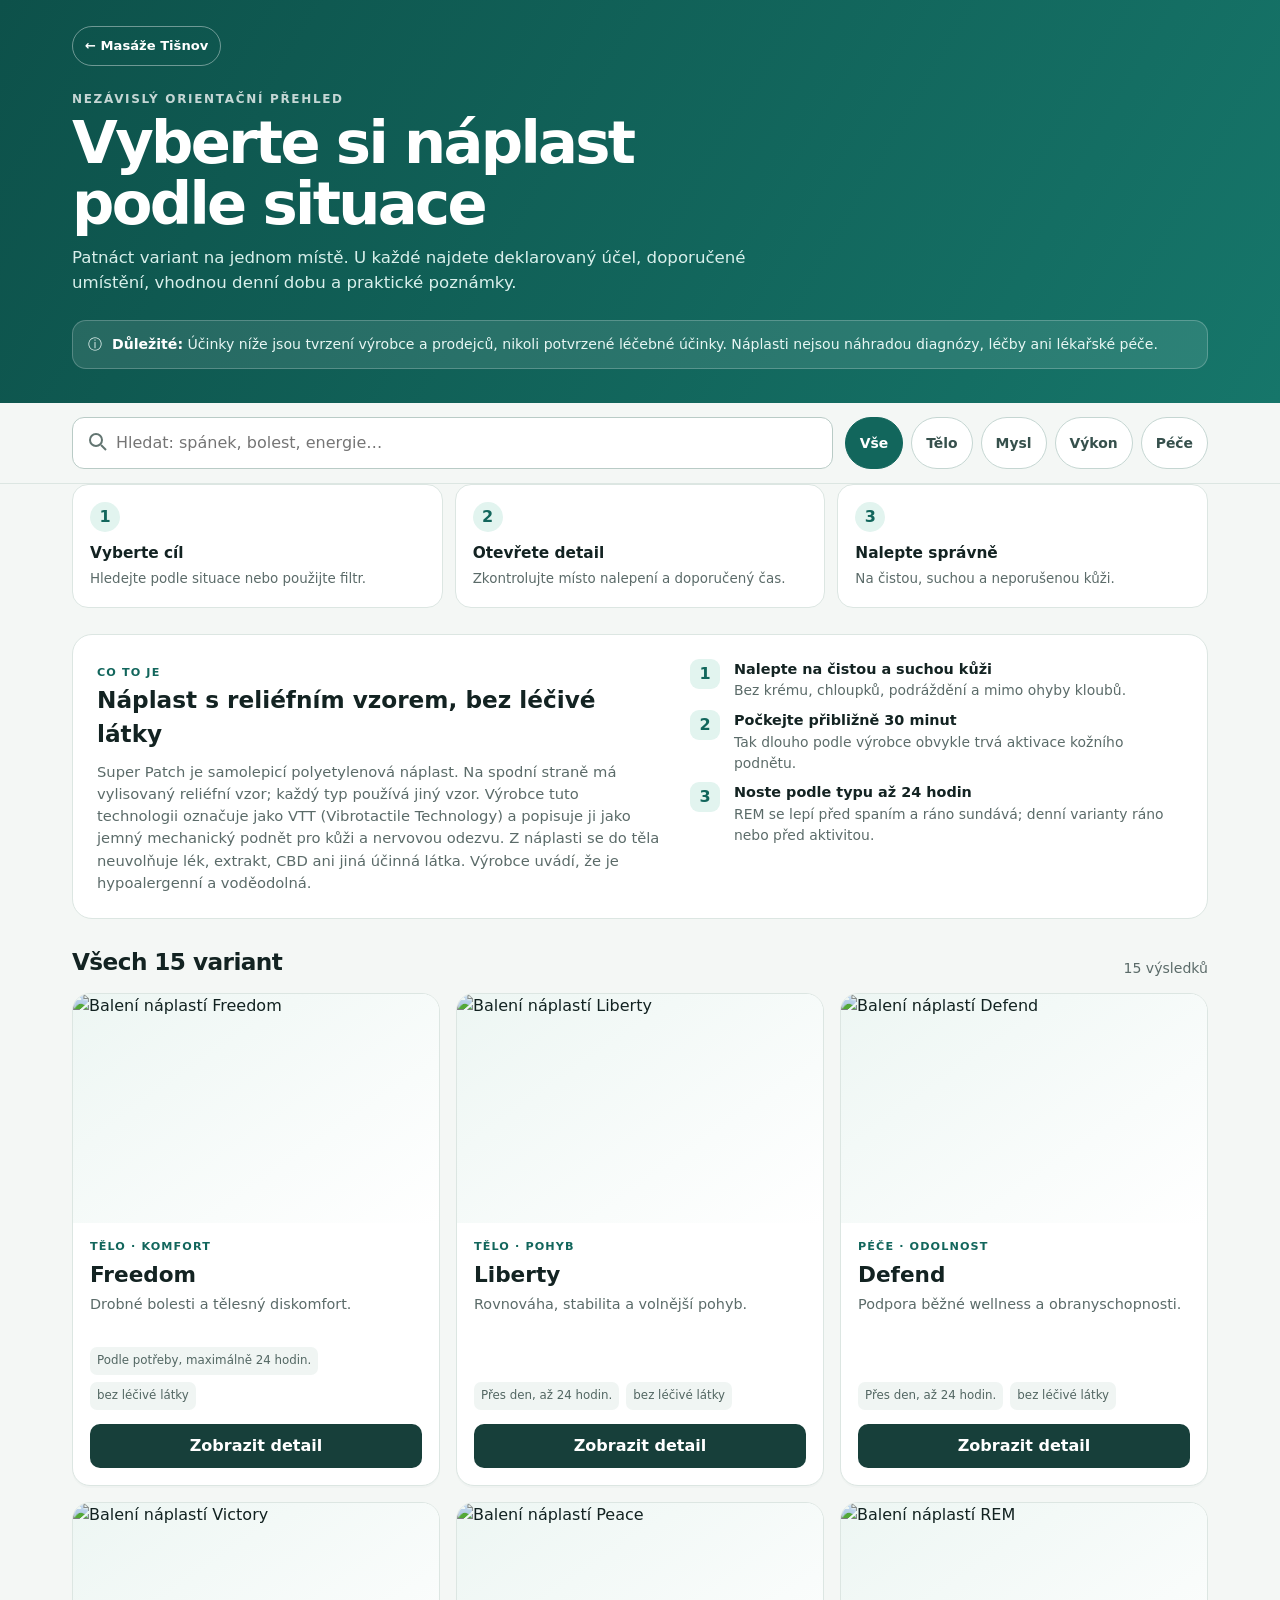
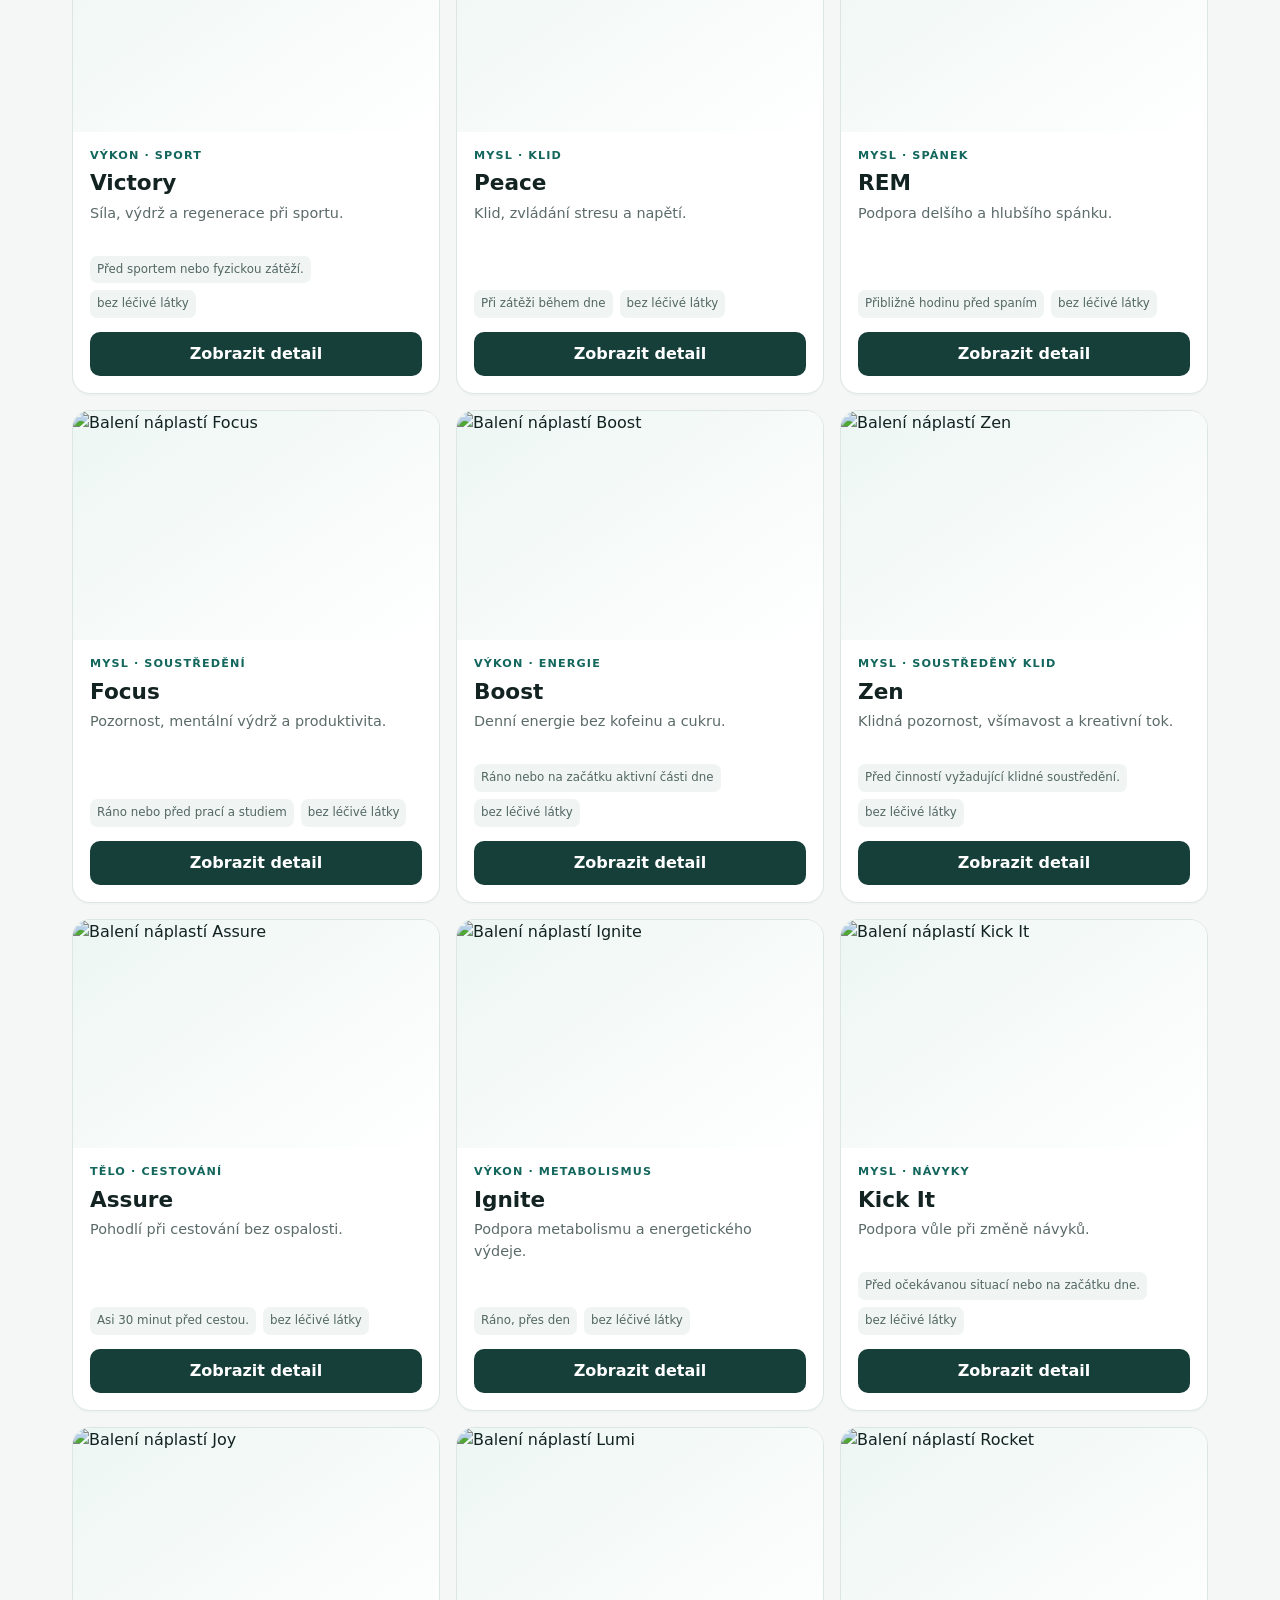
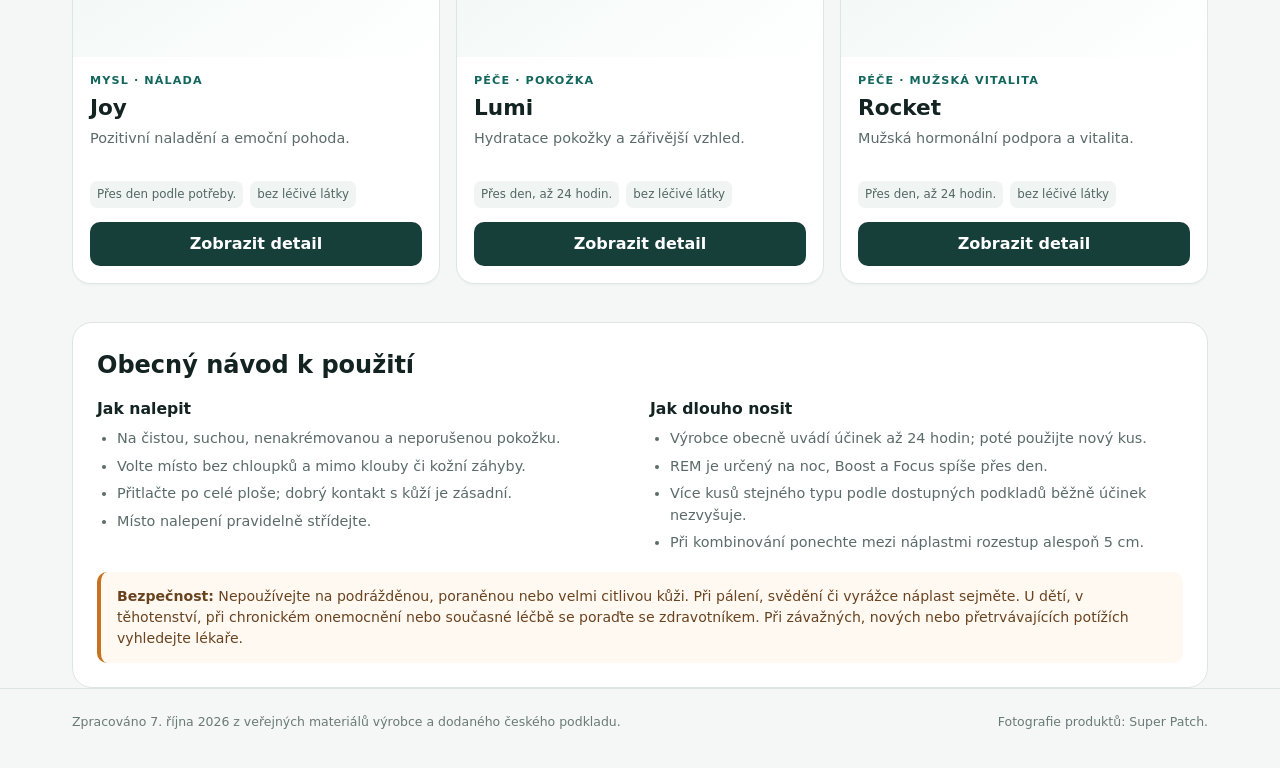
==== naplasti.html @ de210869 "Add files via upload" ====
<!doctype html>
<html lang="cs">
<head>
  <meta charset="utf-8">
  <meta name="viewport" content="width=device-width,initial-scale=1,viewport-fit=cover">
  <title>Průvodce náplastmi Super Patch</title>
  <meta name="description" content="Přehled 15 druhů náplastí Super Patch: deklarované použití, umístění, načasování a bezpečnostní informace.">
  <link rel="preconnect" href="https://us.superpatch.com">
  <link rel="icon" type="image/svg+xml" href="data:image/svg+xml,%3Csvg xmlns='http://www.w3.org/2000/svg' viewBox='0 0 64 64'%3E%3Crect width='64' height='64' rx='16' fill='%231a5f57'/%3E%3Cpath d='M18 32h28M32 18v28' stroke='white' stroke-width='7' stroke-linecap='round'/%3E%3C/svg%3E">
  <style>
    :root{--ink:#132322;--muted:#5b6b69;--paper:#f4f7f5;--card:#fff;--line:#dce6e2;--brand:#12665c;--brand2:#e2f4ef;--amber:#a35511;--shadow:0 12px 35px rgba(17,51,46,.09)}
    *{box-sizing:border-box}html{scroll-behavior:smooth}body{margin:0;background:var(--paper);color:var(--ink);font-family:Inter,ui-sans-serif,system-ui,-apple-system,"Segoe UI",sans-serif;line-height:1.5}button,input{font:inherit}button{cursor:pointer}a{color:inherit}
    .shell{max-width:1180px;margin:auto;padding:0 22px}.site-back{display:inline-flex;align-items:center;padding:9px 12px;margin-bottom:24px;border:1px solid rgba(255,255,255,.4);border-radius:999px;color:#fff;text-decoration:none;font-weight:750;font-size:.82rem}.site-back:hover{background:rgba(255,255,255,.12)}.top{background:linear-gradient(120deg,#0d514a,#16766a);color:#fff;padding:26px 0 34px}.eyebrow{font-size:.75rem;letter-spacing:.14em;text-transform:uppercase;opacity:.76;font-weight:800}.top h1{font-size:clamp(2rem,5vw,3.7rem);line-height:1.03;margin:.35rem 0 .7rem;letter-spacing:-.045em;max-width:720px}.top p{max-width:720px;margin:0;color:#d8efeb;font-size:1.04rem}.notice{margin-top:24px;display:flex;gap:10px;align-items:flex-start;background:rgba(255,255,255,.1);border:1px solid rgba(255,255,255,.22);border-radius:14px;padding:13px 15px;font-size:.88rem;color:#e8f7f4}.notice b{color:#fff}
    .toolbar{position:sticky;top:0;z-index:8;background:rgba(244,247,245,.94);backdrop-filter:blur(12px);border-bottom:1px solid var(--line);padding:14px 0}.controls{display:grid;grid-template-columns:minmax(220px,1fr) auto;gap:12px}.search{position:relative}.search input{width:100%;border:1px solid #b9cbc6;background:#fff;border-radius:12px;padding:13px 16px 13px 43px;color:var(--ink);outline:none}.search input:focus{border-color:var(--brand);box-shadow:0 0 0 3px rgba(18,102,92,.13)}.search svg{position:absolute;left:15px;top:14px;color:#627571}.filters{display:flex;gap:8px;overflow:auto}.chip{border:1px solid #c5d6d2;background:#fff;color:#36504c;border-radius:999px;padding:10px 14px;white-space:nowrap;font-size:.87rem;font-weight:700}.chip.active{background:var(--brand);border-color:var(--brand);color:#fff}
    main{padding:28px 0 60px}.quick{display:grid;grid-template-columns:repeat(3,1fr);gap:12px;margin-bottom:26px}.quick article{background:var(--card);border:1px solid var(--line);border-radius:16px;padding:17px}.quick .num{display:inline-grid;place-items:center;width:30px;height:30px;border-radius:50%;background:var(--brand2);color:var(--brand);font-weight:900}.quick h2{font-size:.96rem;margin:10px 0 4px}.quick p{font-size:.84rem;color:var(--muted);margin:0}
    .what{background:#fff;border:1px solid var(--line);border-radius:20px;padding:24px;margin-bottom:26px}.what-grid{display:grid;grid-template-columns:1.15fr 1fr;gap:26px;align-items:start}.what h2{font-size:1.45rem;margin:0 0 9px}.what p{color:var(--muted);margin:0;font-size:.92rem}.how{display:grid;gap:9px}.how div{display:grid;grid-template-columns:34px 1fr;gap:10px;align-items:start}.how b{display:grid;place-items:center;width:30px;height:30px;border-radius:9px;background:var(--brand2);color:var(--brand)}.how span{font-size:.87rem;color:var(--muted)}.how strong{display:block;color:var(--ink);font-size:.9rem}.section-head{display:flex;justify-content:space-between;align-items:end;gap:20px;margin:24px 0 14px}.section-head h2{font-size:1.45rem;margin:0;letter-spacing:-.025em}.count{color:var(--muted);font-size:.88rem}.grid{display:grid;grid-template-columns:repeat(3,1fr);gap:16px}.product{display:flex;flex-direction:column;background:var(--card);border:1px solid var(--line);border-radius:18px;overflow:hidden;box-shadow:0 2px 0 rgba(20,55,50,.02);transition:.2s}.product:hover{transform:translateY(-3px);box-shadow:var(--shadow);border-color:#bfd4ce}.pic{aspect-ratio:16/10;background:linear-gradient(145deg,#edf6f3,#fff);display:grid;place-items:center;overflow:hidden}.pic img{width:100%;height:100%;object-fit:contain;mix-blend-mode:multiply}.body{padding:16px 17px 17px;display:flex;flex-direction:column;flex:1}.tag{font-size:.7rem;text-transform:uppercase;letter-spacing:.1em;font-weight:900;color:var(--brand)}.product h3{font-size:1.35rem;margin:3px 0}.summary{color:var(--muted);font-size:.9rem;margin:0 0 14px;min-height:2.7em}.meta{display:flex;gap:7px;flex-wrap:wrap;margin-top:auto}.meta span{font-size:.74rem;background:#f0f5f3;border-radius:7px;padding:5px 7px;color:#526662}.detailBtn{margin-top:14px;border:0;border-radius:10px;padding:10px;background:#173f3a;color:#fff;font-weight:800;width:100%}.empty{display:none;text-align:center;padding:50px;color:var(--muted)}
    .guide{margin-top:38px;background:#fff;border:1px solid var(--line);border-radius:20px;padding:24px}.guide h2{margin:0 0 14px}.guide-grid{display:grid;grid-template-columns:1fr 1fr;gap:20px}.guide h3{font-size:.98rem;margin:0 0 7px}.guide ul{margin:0;padding-left:20px;color:var(--muted);font-size:.9rem}.guide li+li{margin-top:6px}.danger{border-left:4px solid #c77220;background:#fff9f2;border-radius:10px;padding:14px 16px;color:#694320;font-size:.88rem;margin-top:18px}
    dialog{border:0;padding:0;border-radius:22px;width:min(760px,calc(100% - 28px));max-height:88vh;box-shadow:0 35px 90px rgba(5,32,29,.35);color:var(--ink)}dialog::backdrop{background:rgba(6,29,26,.66);backdrop-filter:blur(3px)}.modal-head{display:grid;grid-template-columns:190px 1fr;background:linear-gradient(145deg,#e8f5f1,#fff);border-bottom:1px solid var(--line)}.modal-head img{width:100%;height:190px;object-fit:contain;mix-blend-mode:multiply}.modal-title{padding:27px 24px}.modal-title h2{font-size:2.15rem;margin:3px 0 5px;letter-spacing:-.04em}.modal-title p{margin:0;color:var(--muted)}.close{position:absolute;right:13px;top:13px;border:0;background:#fff;border-radius:50%;width:36px;height:36px;font-size:1.25rem;box-shadow:0 3px 12px #0002}.modal-content{padding:24px;overflow:auto}.facts{display:grid;grid-template-columns:1fr 1fr;gap:12px}.fact{border:1px solid var(--line);border-radius:13px;padding:14px}.fact h3{font-size:.77rem;text-transform:uppercase;letter-spacing:.09em;color:var(--brand);margin:0 0 6px}.fact p{margin:0;color:#425653;font-size:.92rem}.claims{margin-top:16px}.claims h3{font-size:1rem;margin:0 0 8px}.claims ul{margin:0;padding-left:20px;color:var(--muted);font-size:.9rem}.source{margin-top:20px;border-top:1px solid var(--line);padding-top:14px;font-size:.78rem;color:#71807d}.source a{color:var(--brand);font-weight:700}
    footer{border-top:1px solid var(--line);padding:24px 0 36px;color:#6a7a77;font-size:.78rem}.footer-row{display:flex;justify-content:space-between;gap:20px;flex-wrap:wrap}
    @media(max-width:850px){.grid{grid-template-columns:repeat(2,1fr)}}@media(max-width:620px){.shell{padding:0 15px}.top{padding:28px 0}.controls{grid-template-columns:1fr}.filters{margin:0 -15px;padding:0 15px}.quick,.what-grid{grid-template-columns:1fr}.grid{grid-template-columns:1fr}.summary{min-height:0}.guide-grid,.facts{grid-template-columns:1fr}.modal-head{grid-template-columns:120px 1fr}.modal-head img{height:145px}.modal-title{padding:25px 15px 18px}.modal-title h2{font-size:1.65rem}}
  </style>
</head>
<body>
  <header class="top"><div class="shell"><a class="site-back" href="/">← Masáže Tišnov</a><div class="eyebrow">Nezávislý orientační přehled</div><h1>Vyberte si náplast podle situace</h1><p>Patnáct variant na jednom místě. U každé najdete deklarovaný účel, doporučené umístění, vhodnou denní dobu a praktické poznámky.</p><div class="notice"><span>ⓘ</span><div><b>Důležité:</b> Účinky níže jsou tvrzení výrobce a prodejců, nikoli potvrzené léčebné účinky. Náplasti nejsou náhradou diagnózy, léčby ani lékařské péče.</div></div></div></header>
  <div class="toolbar"><div class="shell controls"><label class="search"><svg width="20" height="20" fill="none" stroke="currentColor" stroke-width="2"><circle cx="9" cy="9" r="6"/><path d="m14 14 5 5"/></svg><input id="search" type="search" placeholder="Hledat: spánek, bolest, energie…" aria-label="Hledat náplast"></label><div class="filters" id="filters"><button class="chip active" data-filter="all">Vše</button><button class="chip" data-filter="telo">Tělo</button><button class="chip" data-filter="mysl">Mysl</button><button class="chip" data-filter="vykon">Výkon</button><button class="chip" data-filter="pece">Péče</button></div></div></div>
  <main class="shell">
    <section class="quick" aria-label="Jak postupovat"><article><span class="num">1</span><h2>Vyberte cíl</h2><p>Hledejte podle situace nebo použijte filtr.</p></article><article><span class="num">2</span><h2>Otevřete detail</h2><p>Zkontrolujte místo nalepení a doporučený čas.</p></article><article><span class="num">3</span><h2>Nalepte správně</h2><p>Na čistou, suchou a neporušenou kůži.</p></article></section>
    <section class="what"><div class="what-grid"><div><span class="tag">Co to je</span><h2>Náplast s reliéfním vzorem, bez léčivé látky</h2><p>Super Patch je samolepicí polyetylenová náplast. Na spodní straně má vylisovaný reliéfní vzor; každý typ používá jiný vzor. Výrobce tuto technologii označuje jako VTT (Vibrotactile Technology) a popisuje ji jako jemný mechanický podnět pro kůži a nervovou odezvu. Z náplasti se do těla neuvolňuje lék, extrakt, CBD ani jiná účinná látka. Výrobce uvádí, že je hypoalergenní a voděodolná.</p></div><div class="how"><div><b>1</b><span><strong>Nalepte na čistou a suchou kůži</strong>Bez krému, chloupků, podráždění a mimo ohyby kloubů.</span></div><div><b>2</b><span><strong>Počkejte přibližně 30 minut</strong>Tak dlouho podle výrobce obvykle trvá aktivace kožního podnětu.</span></div><div><b>3</b><span><strong>Noste podle typu až 24 hodin</strong>REM se lepí před spaním a ráno sundává; denní varianty ráno nebo před aktivitou.</span></div></div></div></section>
    <div class="section-head"><h2>Všech 15 variant</h2><span class="count" id="count">15 výsledků</span></div><section class="grid" id="grid"></section><div class="empty" id="empty">Pro tento dotaz jsme nic nenašli. Zkuste jiné slovo.</div>
    <section class="guide" id="navod"><h2>Obecný návod k použití</h2><div class="guide-grid"><div><h3>Jak nalepit</h3><ul><li>Na čistou, suchou, nenakrémovanou a neporušenou pokožku.</li><li>Volte místo bez chloupků a mimo klouby či kožní záhyby.</li><li>Přitlačte po celé ploše; dobrý kontakt s kůží je zásadní.</li><li>Místo nalepení pravidelně střídejte.</li></ul></div><div><h3>Jak dlouho nosit</h3><ul><li>Výrobce obecně uvádí účinek až 24 hodin; poté použijte nový kus.</li><li>REM je určený na noc, Boost a Focus spíše přes den.</li><li>Více kusů stejného typu podle dostupných podkladů běžně účinek nezvyšuje.</li><li>Při kombinování ponechte mezi náplastmi rozestup alespoň 5 cm.</li></ul></div></div><div class="danger"><b>Bezpečnost:</b> Nepoužívejte na podrážděnou, poraněnou nebo velmi citlivou kůži. Při pálení, svědění či vyrážce náplast sejměte. U dětí, v těhotenství, při chronickém onemocnění nebo současné léčbě se poraďte se zdravotníkem. Při závažných, nových nebo přetrvávajících potížích vyhledejte lékaře.</div></section>
  </main>
  <footer><div class="shell footer-row"><span>Zpracováno 7. října 2026 z veřejných materiálů výrobce a dodaného českého podkladu.</span><span>Fotografie produktů: Super Patch.</span></div></footer>
  <dialog id="modal"><button class="close" aria-label="Zavřít">×</button><div id="modalInner"></div></dialog>
  <script>
  const base='https://us.superpatch.com/cdn/shop/files/';
  const products=[
   {n:'Freedom',c:'telo',tag:'Tělo · komfort',img:'NA_SP_Freedom_30PK.webp',s:'Drobné bolesti a tělesný diskomfort.',place:'Co nejblíže místu obtíží, ale mimo kloub a porušenou kůži. U kolene raději několik centimetrů nad kloub; u zad vedle citlivého místa.',when:'Podle potřeby, maximálně 24 hodin.',claims:['Výrobce jej prezentuje pro úlevu od drobných bolestí a nepohodlí.','V dodaném podkladu se uvádějí záda, ramena, kolena, hlava a menstruační diskomfort.','Je to jediná varianta, u níž podklad připouští více kusů při obtížích na různých místech.'],q:'bolest záda kolena ramena klouby hlava migréna menstruace pata artróza artritida'},
   {n:'Liberty',c:'telo',tag:'Tělo · pohyb',img:'NA_SP_Liberty_30PK.webp',s:'Rovnováha, stabilita a volnější pohyb.',place:'Nejčastěji vnitřní předloktí, rameno, horní část zad nebo lýtko. Mimo klouby.',when:'Přes den, až 24 hodin.',claims:['Výrobce jej spojuje s podporou rovnováhy, stability a mobility.','Dodaný podklad jej zmiňuje také u ztuhlosti a rekonvalescence; nejde o léčbu neurologického či ortopedického onemocnění.'],q:'pohyb stabilita rovnováha mobilita ztuhlost chůze neuropatie vertigo rekonvalescence'},
   {n:'Defend',c:'pece',tag:'Péče · odolnost',img:'NA_SP_Defend_30PK.webp',s:'Podpora běžné wellness a obranyschopnosti.',place:'Hrudní kost, spodní část krku, paže nebo vnitřní předloktí. Nelepit přímo na bolestivou či zanícenou kůži.',when:'Přes den, až 24 hodin.',claims:['Oficiální katalog jej popisuje obecně jako podporu imunitního systému.','Tvrzení o alergiích, astmatu, otocích či hojení v dodaném podkladu nejsou zde prezentována jako léčebná indikace.'],q:'imunita odolnost alergie otok lymfa karpální tunel hojení'},
   {n:'Victory',c:'vykon',tag:'Výkon · sport',img:'NA_SP_Victory_30PK.webp',s:'Síla, výdrž a regenerace při sportu.',place:'Vnitřní předloktí, rameno nebo lýtko; místo, kde neomezuje pohyb.',when:'Před sportem nebo fyzickou zátěží.',claims:['Výrobce jej propaguje pro sílu, výkon, výdrž a zotavení sportovců.','Není náhradou odpočinku, hydratace ani bezpečného tréninku.'],q:'sport síla výkon vytrvalost regenerace únava'},
   {n:'Peace',c:'mysl',tag:'Mysl · klid',img:'NA_SP_Peace_30PK.webp',s:'Klid, zvládání stresu a napětí.',place:'Vnitřní předloktí nebo rameno.',when:'Při zátěži během dne; při večerním napětí lze nalepit v podvečer.',claims:['Výrobce jej spojuje s klidem, jasností a zvládáním stresu.','Nevyvolává podle marketingových materiálů ospalost. Není léčbou úzkostné poruchy ani deprese.'],q:'stres napětí klid úzkost vyhoření přetížení'},
   {n:'REM',c:'mysl',tag:'Mysl · spánek',img:'NA_SP_REM_30PK.webp',s:'Podpora delšího a hlubšího spánku.',place:'Rameno, horní část zad nebo pod klíční kost, aby nepřekážela při spánku.',when:'Přibližně hodinu před spaním; ráno sejmout.',claims:['Výrobce jej prezentuje pro delší, hlubší a kvalitnější spánek bez ranní otupělosti.','Při dlouhodobé nespavosti nebo výrazné denní únavě řešte příčinu s lékařem.'],q:'spánek usínání nespavost noc odpočinek regenerace'},
   {n:'Focus',c:'mysl',tag:'Mysl · soustředění',img:'NA_SP_Focus_30PK.webp',s:'Pozornost, mentální výdrž a produktivita.',place:'Vnitřní předloktí, rameno, horní část zad nebo pod klíční kost.',when:'Ráno nebo před prací a studiem; na noc sejmout.',claims:['Výrobce jej prezentuje pro koncentraci, pozornost a mentální výdrž.','Lze jej podle výrobce kombinovat s Boost; kombinace ale nenahrazuje spánek.'],q:'soustředění pozornost práce studium paměť mozková mlha produktivita'},
   {n:'Boost',c:'vykon',tag:'Výkon · energie',img:'NA_SP_Boost_30PK.webp',s:'Denní energie bez kofeinu a cukru.',place:'Vnitřní předloktí, rameno nebo pod klíční kost.',when:'Ráno nebo na začátku aktivní části dne; ne na noc.',claims:['Výrobce uvádí stabilní energii bez kofeinu, cukru a následného propadu.','Při nevysvětlitelné nebo dlouhodobé únavě je vhodné lékařské vyšetření.'],q:'energie únava den bdělost kofein výkon'},
   {n:'Zen',c:'mysl',tag:'Mysl · soustředěný klid',img:'NA_SP_Zen_30PK.webp',s:'Klidná pozornost, všímavost a kreativní tok.',place:'Rameno, zátylek mimo vlasovou hranici nebo vnitřní předloktí.',when:'Před činností vyžadující klidné soustředění.',claims:['Výrobce jej propaguje pro klidnou pozornost, přítomnost a kreativní flow.','Jde o wellness tvrzení, nikoli léčbu poruch pozornosti.'],q:'klid soustředění všímavost kreativita flow roztěkanost'},
   {n:'Assure',c:'telo',tag:'Tělo · cestování',img:'NA_SP_Assure_30PK.webp',s:'Pohodlí při cestování bez ospalosti.',place:'Vnitřní předloktí nebo za ucho na neporušenou kůži.',when:'Asi 30 minut před cestou.',claims:['Výrobce jej prezentuje pro pohodlnější cestování bez tablet a ospalosti.','Při silné nebo neobvyklé nevolnosti zvažte standardní léčbu a poradu s lékárníkem či lékařem.'],q:'cesta cestování nevolnost auto loď mořská nemoc kinetóza'},
   {n:'Ignite',c:'vykon',tag:'Výkon · metabolismus',img:'NA_SP_Ignite_30PK.webp',s:'Podpora metabolismu a energetického výdeje.',place:'Vnitřní předloktí nebo pod klíční kost.',when:'Ráno, přes den; na noc sejmout.',claims:['Výrobce jej propaguje pro podporu klidového metabolismu a spotřeby kalorií.','Není náhradou pestré stravy, pohybu ani odborné léčby otoků či trávicích potíží.'],q:'metabolismus kalorie energie trávení otok lymfa'},
   {n:'Kick It',c:'mysl',tag:'Mysl · návyky',img:'NA_SP_Kickit_30PK.webp',s:'Podpora vůle při změně návyků.',place:'Vnitřní předloktí, aby byla náplast viditelná ve chvíli nutkání.',when:'Před očekávanou situací nebo na začátku dne.',claims:['Výrobce jej spojuje s pozitivním nastavením mysli a kontrolou chutí či nutkání.','Závislost na nikotinu nebo alkoholu vyžaduje ověřenou odbornou podporu; náplast ji nenahrazuje.'],q:'návyk kouření alkohol chutě závislost vůle prokrastinace'},
   {n:'Joy',c:'mysl',tag:'Mysl · nálada',img:'NA_SP_Joy_30PK.webp',s:'Pozitivní naladění a emoční pohoda.',place:'Vnitřní předloktí nebo rameno.',when:'Přes den podle potřeby.',claims:['Výrobce jej prezentuje jako podporu pozitivnější nálady.','Přetrvávající smutek, beznaděj nebo myšlenky na sebepoškození vyžadují okamžitou odbornou pomoc.'],q:'nálada radost pozitivita beznaděj smutek pohoda'},
   {n:'Lumi',c:'pece',tag:'Péče · pokožka',img:'NA_SP_Lumi_30PK.webp',s:'Hydratace pokožky a zářivější vzhled.',place:'Trup nebo paže; ne na ekzém, ránu ani jiné postižené místo. Případně vedle ložiska.',when:'Přes den, až 24 hodin.',claims:['Oficiální katalog jej popisuje jako podporu hydratace a vzhledu pokožky.','Není léčbou akné, ekzému, lupénky ani jizev; kožní onemocnění patří dermatologovi.'],q:'kůže pokožka hydratace vzhled akné ekzém lupénka vrásky jizva'},
   {n:'Rocket',c:'pece',tag:'Péče · mužská vitalita',img:'NA_SP_Rocket_30PK.webp',s:'Mužská hormonální podpora a vitalita.',place:'Podbřišek nebo vnitřní stehno na neochlupené kůži; místo střídat.',when:'Přes den, až 24 hodin.',claims:['Oficiální nabídka jej popisuje jako podporu mužské hormonální pohody.','Potíže s libidem, erekcí, prostatou nebo hormony mohou mít závažnou příčinu a patří lékaři.'],q:'muži mužská vitalita libido hormony potence prostata'}
  ];
  const grid=document.querySelector('#grid'), modal=document.querySelector('#modal'), inner=document.querySelector('#modalInner');let active='all';
  const img=p=>base+p.img+'?width=900';
  function render(){const term=document.querySelector('#search').value.trim().toLocaleLowerCase('cs');const shown=products.filter(p=>(active==='all'||p.c===active)&&(!term||(p.n+' '+p.s+' '+p.q+' '+p.claims.join(' ')).toLocaleLowerCase('cs').includes(term)));grid.innerHTML=shown.map(p=>`<article class="product"><div class="pic"><img loading="lazy" src="${img(p)}" alt="Balení náplastí ${p.n}"></div><div class="body"><span class="tag">${p.tag}</span><h3>${p.n}</h3><p class="summary">${p.s}</p><div class="meta"><span>${p.when.split(';')[0]}</span><span>bez léčivé látky</span></div><button class="detailBtn" data-name="${p.n}">Zobrazit detail</button></div></article>`).join('');document.querySelector('#count').textContent=`${shown.length} ${shown.length===1?'výsledek':shown.length<5?'výsledky':'výsledků'}`;document.querySelector('#empty').style.display=shown.length?'none':'block';}
  function openProduct(name){const p=products.find(x=>x.n===name);inner.innerHTML=`<div class="modal-head"><img src="${img(p)}" alt="Balení ${p.n}"><div class="modal-title"><span class="tag">${p.tag}</span><h2>${p.n}</h2><p>${p.s}</p></div></div><div class="modal-content"><div class="facts"><div class="fact"><h3>Kam přesně nalepit</h3><p>${p.place}</p></div><div class="fact"><h3>Kdy a jak dlouho</h3><p>${p.when}</p></div></div><div class="claims"><h3>Na co se podle výrobce používá</h3><ul>${p.claims.map(x=>`<li>${x}</li>`).join('')}</ul></div><div class="claims"><h3>Praktický postup</h3><ul><li>Vybrané místo umyjte a dobře osušte; před nalepením nepoužívejte krém ani olej.</li><li>Náplast nalepte celou plochou a několik sekund přitlačte, aby reliéf dobře přiléhal ke kůži.</li><li>${p.when} Výrobce obecně uvádí nástup působení přibližně do 30 minut.</li><li>Po sejmutí použijte nový kus a další den zvolte jiné místo. Pokud kůže zčervená, náplast odstraňte.</li></ul></div><div class="source">Informace byly shrnuty z <a href="https://us.superpatch.com/products/${p.n.toLowerCase().replace(' ','-')}-patch" target="_blank" rel="noopener">oficiální produktové stránky</a> a z dodaného českého podkladu. Jde o orientační přehled, ne zdravotní doporučení.</div></div>`;modal.showModal();}
  document.querySelector('#search').addEventListener('input',render);document.querySelector('#filters').addEventListener('click',e=>{if(!e.target.matches('.chip'))return;document.querySelectorAll('.chip').forEach(x=>x.classList.remove('active'));e.target.classList.add('active');active=e.target.dataset.filter;render()});grid.addEventListener('click',e=>{const b=e.target.closest('.detailBtn');if(b)openProduct(b.dataset.name)});document.querySelector('.close').onclick=()=>modal.close();modal.addEventListener('click',e=>{if(e.target===modal)modal.close()});render();
  </script>
</body>
</html>
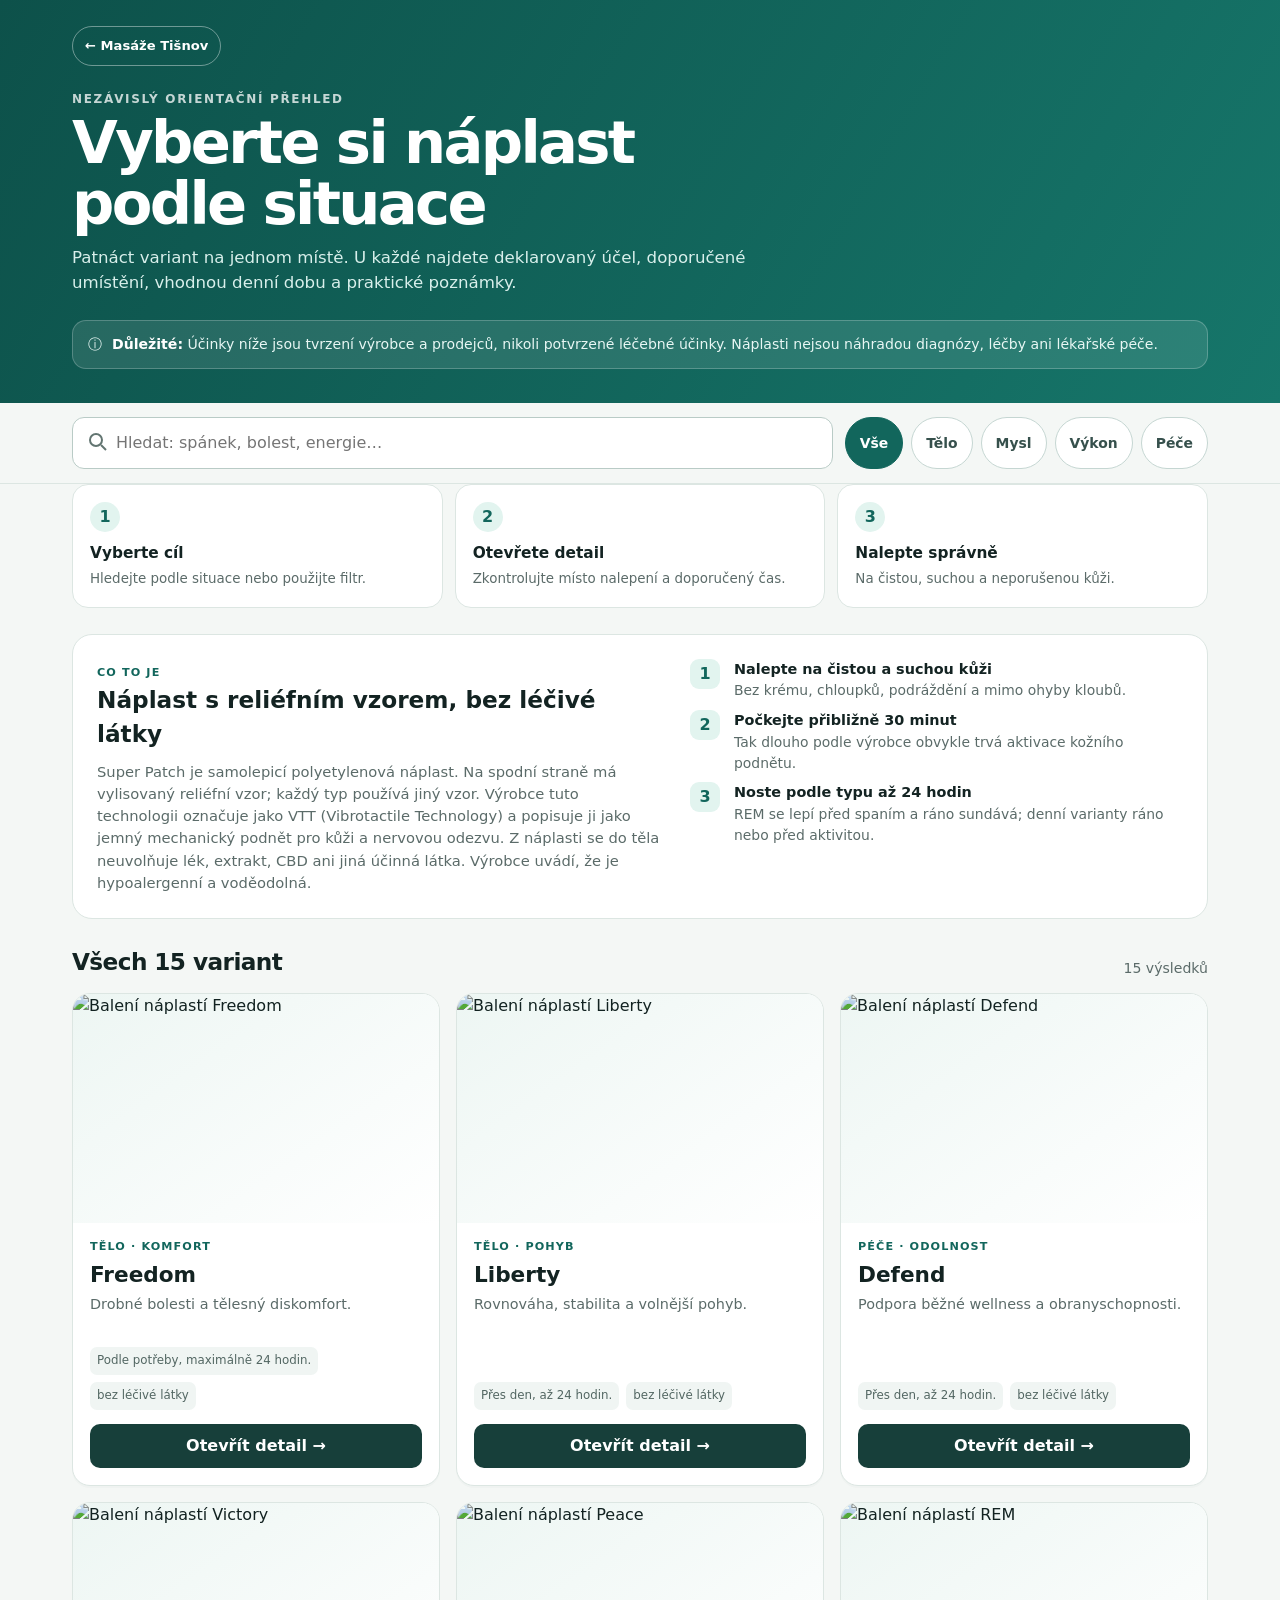
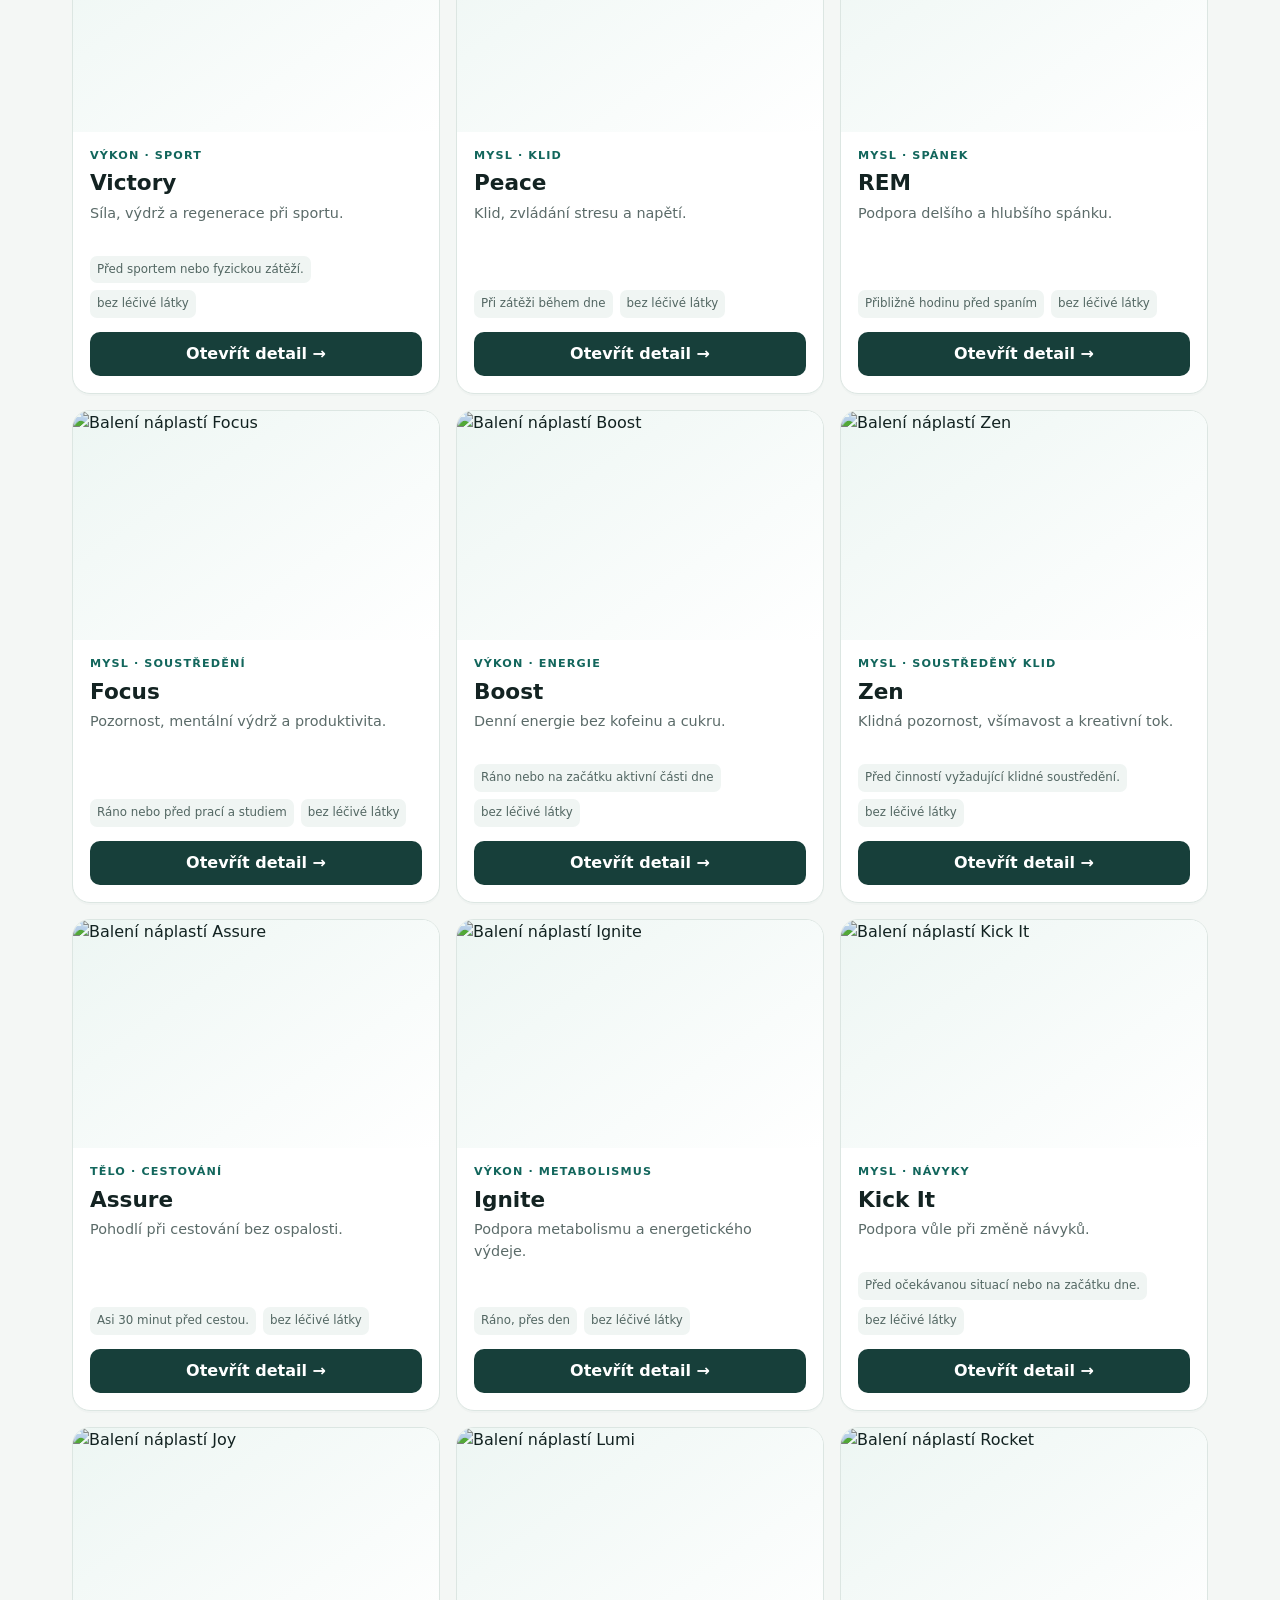
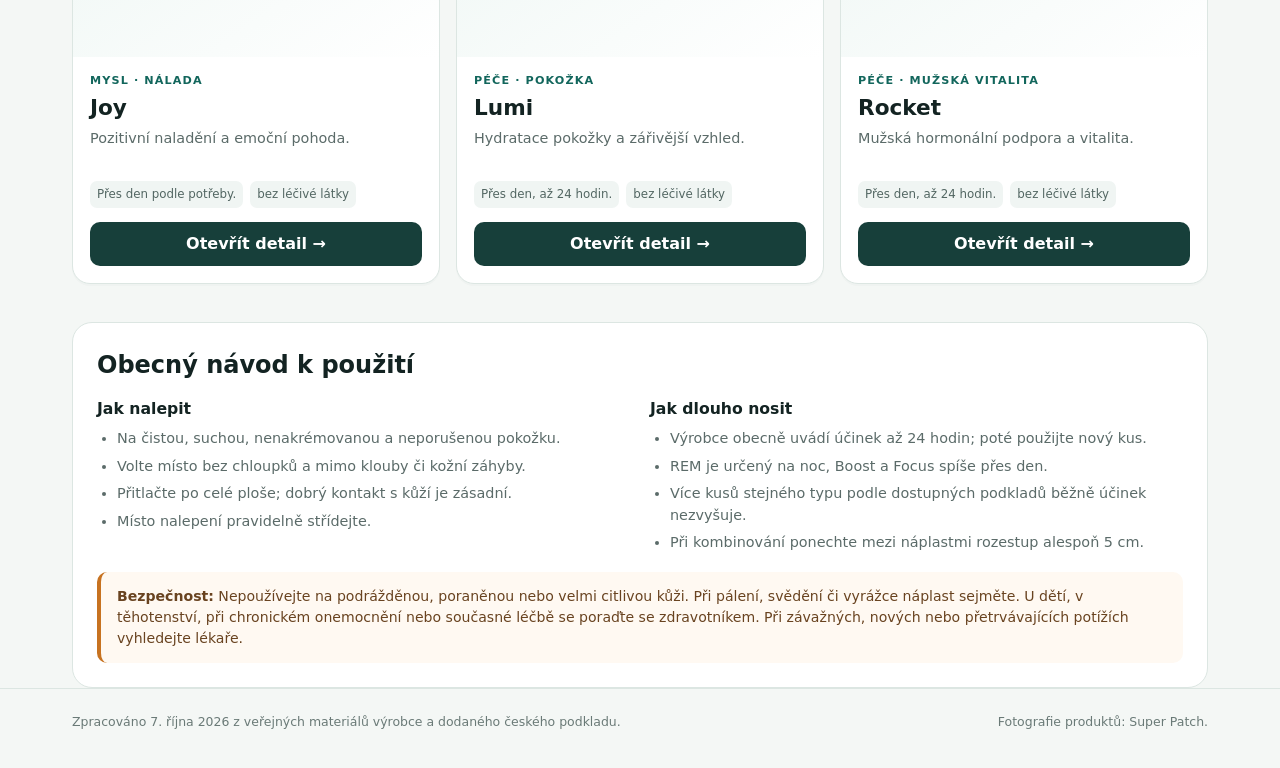
==== commit 42eeed87: "Přidat náplasti na oficiální web" ====
--- a/naplasti.html
+++ b/naplasti.html
@@ -16,8 +16,10 @@
     .what{background:#fff;border:1px solid var(--line);border-radius:20px;padding:24px;margin-bottom:26px}.what-grid{display:grid;grid-template-columns:1.15fr 1fr;gap:26px;align-items:start}.what h2{font-size:1.45rem;margin:0 0 9px}.what p{color:var(--muted);margin:0;font-size:.92rem}.how{display:grid;gap:9px}.how div{display:grid;grid-template-columns:34px 1fr;gap:10px;align-items:start}.how b{display:grid;place-items:center;width:30px;height:30px;border-radius:9px;background:var(--brand2);color:var(--brand)}.how span{font-size:.87rem;color:var(--muted)}.how strong{display:block;color:var(--ink);font-size:.9rem}.section-head{display:flex;justify-content:space-between;align-items:end;gap:20px;margin:24px 0 14px}.section-head h2{font-size:1.45rem;margin:0;letter-spacing:-.025em}.count{color:var(--muted);font-size:.88rem}.grid{display:grid;grid-template-columns:repeat(3,1fr);gap:16px}.product{display:flex;flex-direction:column;background:var(--card);border:1px solid var(--line);border-radius:18px;overflow:hidden;box-shadow:0 2px 0 rgba(20,55,50,.02);transition:.2s}.product:hover{transform:translateY(-3px);box-shadow:var(--shadow);border-color:#bfd4ce}.pic{aspect-ratio:16/10;background:linear-gradient(145deg,#edf6f3,#fff);display:grid;place-items:center;overflow:hidden}.pic img{width:100%;height:100%;object-fit:contain;mix-blend-mode:multiply}.body{padding:16px 17px 17px;display:flex;flex-direction:column;flex:1}.tag{font-size:.7rem;text-transform:uppercase;letter-spacing:.1em;font-weight:900;color:var(--brand)}.product h3{font-size:1.35rem;margin:3px 0}.summary{color:var(--muted);font-size:.9rem;margin:0 0 14px;min-height:2.7em}.meta{display:flex;gap:7px;flex-wrap:wrap;margin-top:auto}.meta span{font-size:.74rem;background:#f0f5f3;border-radius:7px;padding:5px 7px;color:#526662}.detailBtn{margin-top:14px;border:0;border-radius:10px;padding:10px;background:#173f3a;color:#fff;font-weight:800;width:100%}.empty{display:none;text-align:center;padding:50px;color:var(--muted)}
     .guide{margin-top:38px;background:#fff;border:1px solid var(--line);border-radius:20px;padding:24px}.guide h2{margin:0 0 14px}.guide-grid{display:grid;grid-template-columns:1fr 1fr;gap:20px}.guide h3{font-size:.98rem;margin:0 0 7px}.guide ul{margin:0;padding-left:20px;color:var(--muted);font-size:.9rem}.guide li+li{margin-top:6px}.danger{border-left:4px solid #c77220;background:#fff9f2;border-radius:10px;padding:14px 16px;color:#694320;font-size:.88rem;margin-top:18px}
     dialog{border:0;padding:0;border-radius:22px;width:min(760px,calc(100% - 28px));max-height:88vh;box-shadow:0 35px 90px rgba(5,32,29,.35);color:var(--ink)}dialog::backdrop{background:rgba(6,29,26,.66);backdrop-filter:blur(3px)}.modal-head{display:grid;grid-template-columns:190px 1fr;background:linear-gradient(145deg,#e8f5f1,#fff);border-bottom:1px solid var(--line)}.modal-head img{width:100%;height:190px;object-fit:contain;mix-blend-mode:multiply}.modal-title{padding:27px 24px}.modal-title h2{font-size:2.15rem;margin:3px 0 5px;letter-spacing:-.04em}.modal-title p{margin:0;color:var(--muted)}.close{position:absolute;right:13px;top:13px;border:0;background:#fff;border-radius:50%;width:36px;height:36px;font-size:1.25rem;box-shadow:0 3px 12px #0002}.modal-content{padding:24px;overflow:auto}.facts{display:grid;grid-template-columns:1fr 1fr;gap:12px}.fact{border:1px solid var(--line);border-radius:13px;padding:14px}.fact h3{font-size:.77rem;text-transform:uppercase;letter-spacing:.09em;color:var(--brand);margin:0 0 6px}.fact p{margin:0;color:#425653;font-size:.92rem}.claims{margin-top:16px}.claims h3{font-size:1rem;margin:0 0 8px}.claims ul{margin:0;padding-left:20px;color:var(--muted);font-size:.9rem}.source{margin-top:20px;border-top:1px solid var(--line);padding-top:14px;font-size:.78rem;color:#71807d}.source a{color:var(--brand);font-weight:700}
+    .conditions{margin-top:18px;padding:16px;background:#e7f2ef;border-radius:14px}.conditions h3{margin:0 0 10px;font-size:.78rem;letter-spacing:.08em;text-transform:uppercase;color:var(--brand)}.condition-list{display:flex;flex-wrap:wrap;gap:7px}.condition-btn{border:1px solid #bfd4ce;background:#fff;color:#294c46;border-radius:999px;padding:8px 11px;font-size:.8rem;font-weight:750}.condition-btn.active{background:var(--brand);border-color:var(--brand);color:#fff}.condition-guide{display:none;margin-top:12px;padding:16px;border-radius:14px;background:#123f39;color:#eef8f6}.condition-guide.show{display:block}.condition-guide h3{margin:0 0 12px;color:#fff;font-size:1.2rem}.condition-guide b{display:block;margin-top:10px;color:#9dd8ce;font-size:.7rem;letter-spacing:.09em;text-transform:uppercase}.condition-guide p{margin:3px 0 0;font-size:.9rem}
     footer{border-top:1px solid var(--line);padding:24px 0 36px;color:#6a7a77;font-size:.78rem}.footer-row{display:flex;justify-content:space-between;gap:20px;flex-wrap:wrap}
     @media(max-width:850px){.grid{grid-template-columns:repeat(2,1fr)}}@media(max-width:620px){.shell{padding:0 15px}.top{padding:28px 0}.controls{grid-template-columns:1fr}.filters{margin:0 -15px;padding:0 15px}.quick,.what-grid{grid-template-columns:1fr}.grid{grid-template-columns:1fr}.summary{min-height:0}.guide-grid,.facts{grid-template-columns:1fr}.modal-head{grid-template-columns:120px 1fr}.modal-head img{height:145px}.modal-title{padding:25px 15px 18px}.modal-title h2{font-size:1.65rem}}
+    .product{cursor:pointer}.product:focus-visible{outline:3px solid #4ea396;outline-offset:3px}.detailBtn{border:0;text-align:center}
   </style>
 </head>
 <body>
@@ -34,7 +36,7 @@
   <script>
   const base='https://us.superpatch.com/cdn/shop/files/';
   const products=[
-   {n:'Freedom',c:'telo',tag:'Tělo · komfort',img:'NA_SP_Freedom_30PK.webp',s:'Drobné bolesti a tělesný diskomfort.',place:'Co nejblíže místu obtíží, ale mimo kloub a porušenou kůži. U kolene raději několik centimetrů nad kloub; u zad vedle citlivého místa.',when:'Podle potřeby, maximálně 24 hodin.',claims:['Výrobce jej prezentuje pro úlevu od drobných bolestí a nepohodlí.','V dodaném podkladu se uvádějí záda, ramena, kolena, hlava a menstruační diskomfort.','Je to jediná varianta, u níž podklad připouští více kusů při obtížích na různých místech.'],q:'bolest záda kolena ramena klouby hlava migréna menstruace pata artróza artritida'},
+   {n:'Freedom',c:'telo',tag:'Tělo · komfort',img:'NA_SP_Freedom_30PK.webp',s:'Drobné bolesti a tělesný diskomfort.',use:['Bolesti hlavy a migrény','Menstruační bolesti','Pooperační bolesti','Bolesti zad','Bolesti kloubů','Artróza a artritida','Patní ostruhy','Bolesti při lipedému','Horečka'],place:'Co nejblíže místu obtíží, ale mimo kloub a porušenou kůži. U kolene raději několik centimetrů nad kloub; u zad vedle citlivého místa.',when:'Podle potřeby, maximálně 24 hodin.',claims:['Výrobce jej prezentuje pro úlevu od drobných bolestí a nepohodlí.','V dodaném podkladu se uvádějí záda, ramena, kolena, hlava a menstruační diskomfort.','Je to jediná varianta, u níž podklad připouští více kusů při obtížích na různých místech.'],q:'bolest záda kolena ramena klouby hlava migréna menstruace pata artróza artritida'},
    {n:'Liberty',c:'telo',tag:'Tělo · pohyb',img:'NA_SP_Liberty_30PK.webp',s:'Rovnováha, stabilita a volnější pohyb.',place:'Nejčastěji vnitřní předloktí, rameno, horní část zad nebo lýtko. Mimo klouby.',when:'Přes den, až 24 hodin.',claims:['Výrobce jej spojuje s podporou rovnováhy, stability a mobility.','Dodaný podklad jej zmiňuje také u ztuhlosti a rekonvalescence; nejde o léčbu neurologického či ortopedického onemocnění.'],q:'pohyb stabilita rovnováha mobilita ztuhlost chůze neuropatie vertigo rekonvalescence'},
    {n:'Defend',c:'pece',tag:'Péče · odolnost',img:'NA_SP_Defend_30PK.webp',s:'Podpora běžné wellness a obranyschopnosti.',place:'Hrudní kost, spodní část krku, paže nebo vnitřní předloktí. Nelepit přímo na bolestivou či zanícenou kůži.',when:'Přes den, až 24 hodin.',claims:['Oficiální katalog jej popisuje obecně jako podporu imunitního systému.','Tvrzení o alergiích, astmatu, otocích či hojení v dodaném podkladu nejsou zde prezentována jako léčebná indikace.'],q:'imunita odolnost alergie otok lymfa karpální tunel hojení'},
    {n:'Victory',c:'vykon',tag:'Výkon · sport',img:'NA_SP_Victory_30PK.webp',s:'Síla, výdrž a regenerace při sportu.',place:'Vnitřní předloktí, rameno nebo lýtko; místo, kde neomezuje pohyb.',when:'Před sportem nebo fyzickou zátěží.',claims:['Výrobce jej propaguje pro sílu, výkon, výdrž a zotavení sportovců.','Není náhradou odpočinku, hydratace ani bezpečného tréninku.'],q:'sport síla výkon vytrvalost regenerace únava'},
@@ -50,11 +52,61 @@
    {n:'Lumi',c:'pece',tag:'Péče · pokožka',img:'NA_SP_Lumi_30PK.webp',s:'Hydratace pokožky a zářivější vzhled.',place:'Trup nebo paže; ne na ekzém, ránu ani jiné postižené místo. Případně vedle ložiska.',when:'Přes den, až 24 hodin.',claims:['Oficiální katalog jej popisuje jako podporu hydratace a vzhledu pokožky.','Není léčbou akné, ekzému, lupénky ani jizev; kožní onemocnění patří dermatologovi.'],q:'kůže pokožka hydratace vzhled akné ekzém lupénka vrásky jizva'},
    {n:'Rocket',c:'pece',tag:'Péče · mužská vitalita',img:'NA_SP_Rocket_30PK.webp',s:'Mužská hormonální podpora a vitalita.',place:'Podbřišek nebo vnitřní stehno na neochlupené kůži; místo střídat.',when:'Přes den, až 24 hodin.',claims:['Oficiální nabídka jej popisuje jako podporu mužské hormonální pohody.','Potíže s libidem, erekcí, prostatou nebo hormony mohou mít závažnou příčinu a patří lékaři.'],q:'muži mužská vitalita libido hormony potence prostata'}
   ];
+  const uses={
+    Freedom:['Bolesti hlavy a migrény','Menstruační bolesti','Pooperační bolesti','Bolesti zad','Bolesti kloubů','Artróza a artritida','Patní ostruhy','Bolesti při lipedému','Horečka'],
+    Liberty:['Ztuhlost kloubů','Nejistota při chůzi','Rovnováha a stabilita','Neuropatické obtíže','Vertigo','Rekonvalescence po úrazu','Ortopedické operace','Pohybová omezení','Výhřez ploténky','Stavy po mrtvici'],
+    Defend:['Podpora imunity','Alergie','Autoimunitní obtíže','Astma a dušnost','CHOPN','Otoky a lymfedém','Artróza a artritida','Karpální tunel','Skákavý prst','Ganglion','Rekonvalescence po operaci','Křečové žíly'],
+    Victory:['Sportovní výkon','Fyzická síla','Vytrvalost','Koordinace','Regenerace svalů','Regenerace po zákroku','Únava za volantem','Energie po probdělé noci','Neuropatické obtíže'],
+    Peace:['Stres a napětí','Těžké životní situace','Psychické přetížení','Třes rukou','Klidnější soustředění','Podpora při změně návyků'],
+    REM:['Dlouhé usínání','Mělký spánek','Přerušovaný spánek','Noční probouzení','Nespavost spojená se stresem','Ranní únava'],
+    Focus:['Koncentrace při práci','Učení a studium','Pozornost','Paměť','Mentální výdrž','Mozková mlha','Třes rukou','Produktivita'],
+    Boost:['Nedostatek energie','Produktivita v práci','Dlouhé a náročné dny','Sportovní aktivita','Útlum po probdělé noci','Bdělost bez kofeinu a cukru'],
+    Zen:['Soustředění na přítomný okamžik','Všímavost','Intuice','Kreativita','Klidné soustředění','Roztěkanost'],
+    Assure:['Žaludeční nevolnost','Kinetóza','Mořská nemoc','Nevolnost v dopravním prostředku','Těhotenská nevolnost'],
+    Ignite:['Pomalý metabolismus','Lymfatické otoky','Podpora detoxikace','Střevní funkce','Zácpa','Trávení','Energetický výdej'],
+    'Kick It':['Kouření','Alkohol','Špatné návyky','Nutkavé chování','Prokrastinace','Posílení vůle','Tiky a mimovolné pohyby','Dlouhodobá pozitivní rozhodnutí'],
+    Joy:['Špatná nálada','Pozitivní myšlení','Emoční pohoda','Radost a optimismus'],
+    Lumi:['Ekzémy','Lupénka','Akné','Vrásky','Hydratace pokožky','Kvalita pleti','Jizvy','Podpora hojení kůže'],
+    Rocket:['Libido a smyslnost','Mužská vitalita','Potence','Prostata','Klimakterické obtíže','Hormonální dysbalance','Podpora hormonální pohody']
+  };
+  const guides={
+    'Freedom|Bolesti hlavy a migrény':['Nalepte na hrudník nebo paži. Často používaným místem je také přímo čelo.','Ideálně už při prvních známkách bolesti.','Kůže musí být suchá a bez krému. Na čele volte místo mimo vlasovou linii.'],
+    'Freedom|Menstruační bolesti':['Nalepte přímo na spodní část břicha, kde cítíte největší nepohodlí.','Při začátku obtíží; noste podle potřeby, nejdéle 24 hodin.','Při podráždění pokožky náplast ihned sejměte.'],
+    'Freedom|Pooperační bolesti':['Nalepte do blízkosti bolestivé oblasti, nikdy ne na operační ránu, porušenou jizvu ani obvaz.','Podle potřeby po zákroku.','Po operaci vždy dodržujte pokyny ošetřujícího lékaře.'],
+    'Freedom|Bolesti zad':['Nalepte přímo na bolestivé místo nebo co nejblíže k němu.','Při nástupu bolesti.','Vyhněte se páteřním výběžkům a místu, kde se kůže výrazně ohýbá.'],
+    'Freedom|Bolesti kloubů':['Nalepte na kloub nebo těsně vedle nejbolestivějšího místa. Pokud se při pohybu odlepuje, zvolte místo nad kloubem.','Při bolesti, až 24 hodin.','Nelepte do ohybu kloubu ani na podrážděnou kůži.'],
+    'Freedom|Artróza a artritida':['Nalepte na postižený kloub nebo do jeho bezprostřední blízkosti.','Při obtížích; místo aplikace každý den změňte.','Podklady zmiňují možnost kombinace s Defend a Liberty.'],
+    'Freedom|Patní ostruhy':['Nalepte přímo na patu, případně zespodu na místo největší bolesti.','Před chůzí nebo při začátku obtíží.','Zkontrolujte, že náplast v botě netlačí a dobře drží.'],
+    'Freedom|Bolesti při lipedému':['Nalepte přímo na bolestivou oblast stehna nebo lýtka.','Při obtížích, nejdéle 24 hodin.','Nelepte na poraněnou, silně podrážděnou nebo zanícenou pokožku.'],
+    'Freedom|Horečka':['Nalepte na hrudník, paži nebo čelo.','Při zvýšené teplotě.','Horečku sledujte běžnými postupy; náplast nenahrazuje lékařskou péči.'],
+    'Liberty|Ztuhlost kloubů':['Nalepte blízko ztuhlého kloubu, ale ne do jeho ohybu.','Ráno nebo před pohybem.','Při odlepování zvolte místo několik centimetrů nad kloubem.'],
+    'Liberty|Nejistota při chůzi':['Vnitřní předloktí, lýtko nebo horní část trupu.','Před chůzí a denní aktivitou.','Začněte jednou náplastí a sledujte svou reakci.'],
+    'Liberty|Rovnováha a stabilita':['Vnitřní předloktí, rameno, horní část zad nebo lýtko.','Před aktivitou, sportem nebo delší chůzí.','Vyberte místo, kde náplast nebude omezovat pohyb.'],
+    'Liberty|Neuropatické obtíže':['Nalepte do oblasti obtíží; alternativně na vnitřní předloktí.','Ráno nebo před aktivitou.','Místo každý den střídejte.'],
+    'Liberty|Rekonvalescence po úrazu':['Do blízkosti postižené oblasti, nikdy ne na otevřenou ránu.','Přes den během rekonvalescence.','Dodržujte rehabilitační plán doporučený zdravotníkem.'],
+    'Defend|Podpora imunity':['Hrudní kost, spodní část krku nebo paže.','Přes den, až 24 hodin.','Místo aplikace každý den změňte.'],
+    'Defend|Alergie':['Hrudník nebo paže.','Před očekávaným kontaktem nebo při začátku obtíží.','Při závažné reakci použijte předepsanou léčbu a vyhledejte pomoc.'],
+    'Defend|Astma a dušnost':['Hrudník nebo paže.','Přes den podle potřeby.','Nenahrazuje inhalátor ani akutní léčbu. Při zhoršeném dýchání vyhledejte pomoc.'],
+    'Defend|Otoky a lymfedém':['Přímo na oteklou oblast, pokud je kůže neporušená.','Přes den; místo denně střídejte.','Nevysvětlený nebo jednostranný otok vyžaduje lékařské vyšetření.'],
+    'Defend|Karpální tunel':['Na předloktí postižené ruky, nikoli do ohybu zápěstí.','Přes den při práci nebo obtížích.','Podklady zmiňují kombinaci s Liberty na paži.'],
+    'REM|Dlouhé usínání':['Rameno, horní část zad nebo pod klíční kost.','Přibližně 1 hodinu před spaním; ráno sejměte.','Vyberte místo, které při ležení netlačí.'],
+    'REM|Noční probouzení':['Rameno nebo pod klíční kost.','Přibližně 1 hodinu před spaním; ráno sejměte.','Na každou noc použijte nový kus a změňte místo.'],
+    'Focus|Koncentrace při práci':['Vnitřní předloktí nebo pod klíční kost.','Ráno nebo asi 30 minut před soustředěnou prací.','Večer náplast sejměte.'],
+    'Focus|Učení a studium':['Vnitřní předloktí, rameno nebo pod klíční kost.','Před začátkem studia.','Výrobce uvádí možnost kombinace s Boost.'],
+    'Assure|Kinetóza':['Vnitřní předloktí, hrudník nebo paže.','Přibližně 30 minut před cestou.','Nalepte ještě před nastoupením do dopravního prostředku.'],
+    'Assure|Mořská nemoc':['Vnitřní předloktí, hrudník nebo paže.','Přibližně 30 minut před vyplutím.','Během plavby ponechte náplast dobře přitisknutou.'],
+    'Ignite|Lymfatické otoky':['Do oblasti břicha nebo poblíž postižené oblasti na neporušenou kůži.','Ráno a během dne.','U nevysvětleného otoku vyhledejte zdravotníka.'],
+    'Lumi|Ekzémy':['Na trup nebo paži, případně vedle ložiska. Nikdy přímo na podrážděné místo.','Přes den, až 24 hodin.','Při zhoršení kožní reakce náplast sejměte.'],
+    'Lumi|Lupénka':['Na trup nebo paži, ne přímo na postižené ložisko.','Přes den; místo denně měňte.','Náplast nenahrazuje dermatologickou léčbu.'],
+    'Rocket|Prostata':['Podbřišek nebo vnitřní stehno na neochlupené kůži.','Přes den, až 24 hodin.','Přetrvávající obtíže s prostatou patří k lékařskému vyšetření.']
+  };
+  const guideFor=(p,u)=>guides[`${p.n}|${u}`]||[p.place,p.when,'Postupujte podle obecných pokynů produktu a místo aplikace každý den změňte.'];
   const grid=document.querySelector('#grid'), modal=document.querySelector('#modal'), inner=document.querySelector('#modalInner');let active='all';
   const img=p=>base+p.img+'?width=900';
-  function render(){const term=document.querySelector('#search').value.trim().toLocaleLowerCase('cs');const shown=products.filter(p=>(active==='all'||p.c===active)&&(!term||(p.n+' '+p.s+' '+p.q+' '+p.claims.join(' ')).toLocaleLowerCase('cs').includes(term)));grid.innerHTML=shown.map(p=>`<article class="product"><div class="pic"><img loading="lazy" src="${img(p)}" alt="Balení náplastí ${p.n}"></div><div class="body"><span class="tag">${p.tag}</span><h3>${p.n}</h3><p class="summary">${p.s}</p><div class="meta"><span>${p.when.split(';')[0]}</span><span>bez léčivé látky</span></div><button class="detailBtn" data-name="${p.n}">Zobrazit detail</button></div></article>`).join('');document.querySelector('#count').textContent=`${shown.length} ${shown.length===1?'výsledek':shown.length<5?'výsledky':'výsledků'}`;document.querySelector('#empty').style.display=shown.length?'none':'block';}
-  function openProduct(name){const p=products.find(x=>x.n===name);inner.innerHTML=`<div class="modal-head"><img src="${img(p)}" alt="Balení ${p.n}"><div class="modal-title"><span class="tag">${p.tag}</span><h2>${p.n}</h2><p>${p.s}</p></div></div><div class="modal-content"><div class="facts"><div class="fact"><h3>Kam přesně nalepit</h3><p>${p.place}</p></div><div class="fact"><h3>Kdy a jak dlouho</h3><p>${p.when}</p></div></div><div class="claims"><h3>Na co se podle výrobce používá</h3><ul>${p.claims.map(x=>`<li>${x}</li>`).join('')}</ul></div><div class="claims"><h3>Praktický postup</h3><ul><li>Vybrané místo umyjte a dobře osušte; před nalepením nepoužívejte krém ani olej.</li><li>Náplast nalepte celou plochou a několik sekund přitlačte, aby reliéf dobře přiléhal ke kůži.</li><li>${p.when} Výrobce obecně uvádí nástup působení přibližně do 30 minut.</li><li>Po sejmutí použijte nový kus a další den zvolte jiné místo. Pokud kůže zčervená, náplast odstraňte.</li></ul></div><div class="source">Informace byly shrnuty z <a href="https://us.superpatch.com/products/${p.n.toLowerCase().replace(' ','-')}-patch" target="_blank" rel="noopener">oficiální produktové stránky</a> a z dodaného českého podkladu. Jde o orientační přehled, ne zdravotní doporučení.</div></div>`;modal.showModal();}
-  document.querySelector('#search').addEventListener('input',render);document.querySelector('#filters').addEventListener('click',e=>{if(!e.target.matches('.chip'))return;document.querySelectorAll('.chip').forEach(x=>x.classList.remove('active'));e.target.classList.add('active');active=e.target.dataset.filter;render()});grid.addEventListener('click',e=>{const b=e.target.closest('.detailBtn');if(b)openProduct(b.dataset.name)});document.querySelector('.close').onclick=()=>modal.close();modal.addEventListener('click',e=>{if(e.target===modal)modal.close()});render();
+  function render(){const term=document.querySelector('#search').value.trim().toLocaleLowerCase('cs');const shown=products.filter(p=>(active==='all'||p.c===active)&&(!term||(p.n+' '+p.s+' '+p.q+' '+p.claims.join(' ')).toLocaleLowerCase('cs').includes(term)));grid.innerHTML=shown.map(p=>`<article class="product" data-name="${p.n}" tabindex="0" role="button" aria-label="Otevřít detail náplasti ${p.n}"><div class="pic"><img loading="lazy" src="${img(p)}" alt="Balení náplastí ${p.n}"></div><div class="body"><span class="tag">${p.tag}</span><h3>${p.n}</h3><p class="summary">${p.s}</p><div class="meta"><span>${p.when.split(';')[0]}</span><span>bez léčivé látky</span></div><span class="detailBtn" aria-hidden="true">Otevřít detail →</span></div></article>`).join('');document.querySelector('#count').textContent=`${shown.length} ${shown.length===1?'výsledek':shown.length<5?'výsledky':'výsledků'}`;document.querySelector('#empty').style.display=shown.length?'none':'block';}
+  function openProduct(name){const p=products.find(x=>x.n===name),list=uses[p.n]||[];inner.innerHTML=`<div class="modal-head"><img src="${img(p)}" alt="Balení ${p.n}"><div class="modal-title"><span class="tag">${p.tag}</span><h2>${p.n}</h2><p>${p.s}</p></div></div><div class="modal-content"><div class="conditions"><h3>Klikněte na konkrétní potíž</h3><div class="condition-list">${list.map(x=>`<button class="condition-btn" data-patch="${p.n}" data-use="${x}">${x} ›</button>`).join('')}</div><div class="condition-guide" id="conditionGuide"></div></div><div class="facts"><div class="fact"><h3>Obecné umístění</h3><p>${p.place}</p></div><div class="fact"><h3>Obecné načasování</h3><p>${p.when}</p></div></div><div class="claims"><h3>Na co se podle výrobce používá</h3><ul>${p.claims.map(x=>`<li>${x}</li>`).join('')}</ul></div><div class="claims"><h3>Praktický postup</h3><ul><li>Vybrané místo umyjte a dobře osušte; před nalepením nepoužívejte krém ani olej.</li><li>Náplast nalepte celou plochou a několik sekund přitlačte.</li><li>${p.when} Obvyklá doba aktivace je přibližně 30 minut.</li><li>Po sejmutí použijte nový kus a další den zvolte jiné místo.</li></ul></div><div class="source">Informace byly shrnuty z veřejných materiálů. Jde o orientační přehled, ne zdravotní doporučení.</div></div>`;modal.showModal();}
+  function showCondition(button){const p=products.find(x=>x.n===button.dataset.patch),u=button.dataset.use,g=guideFor(p,u),box=document.querySelector('#conditionGuide');document.querySelectorAll('.condition-btn').forEach(x=>x.classList.remove('active'));button.classList.add('active');box.innerHTML=`<h3>${u}</h3><b>Kam nalepit</b><p>${g[0]}</p><b>Kdy použít</b><p>${g[1]}</p><b>Zkušenost z praxe</b><p>${g[2]}</p>`;box.classList.add('show');box.scrollIntoView({behavior:'smooth',block:'nearest'});}
+  document.querySelector('#search').addEventListener('input',render);document.querySelector('#filters').addEventListener('click',e=>{if(!e.target.matches('.chip'))return;document.querySelectorAll('.chip').forEach(x=>x.classList.remove('active'));e.target.classList.add('active');active=e.target.dataset.filter;render()});grid.addEventListener('click',e=>{const card=e.target.closest('.product');if(card)openProduct(card.dataset.name)});grid.addEventListener('keydown',e=>{if((e.key==='Enter'||e.key===' ')&&e.target.matches('.product')){e.preventDefault();openProduct(e.target.dataset.name)}});inner.addEventListener('click',e=>{const b=e.target.closest('.condition-btn');if(b)showCondition(b)});document.querySelector('.close').onclick=()=>modal.close();modal.addEventListener('click',e=>{if(e.target===modal)modal.close()});render();
   </script>
 </body>
 </html>
